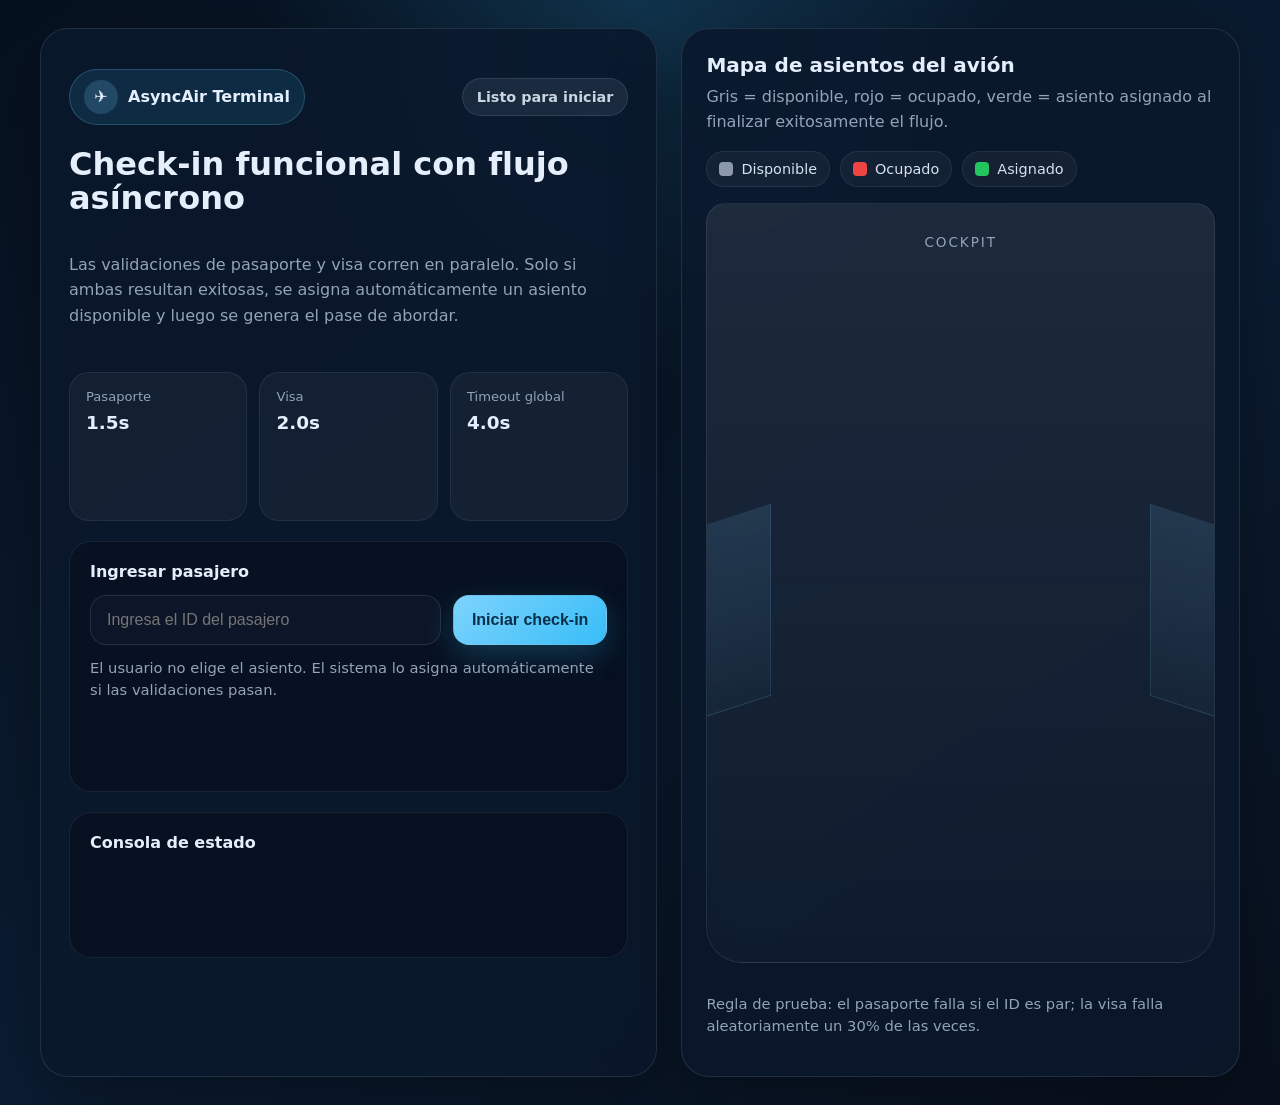
==== asyncair_checkin_app.html @ d225274b "init" ====
<!DOCTYPE html>
<html lang="es">
  <head>
    <meta charset="UTF-8" />
    <meta name="viewport" content="width=device-width, initial-scale=1.0" />
    <title>AsyncAir Check-in</title>
    <link rel="stylesheet" href="asyncair_checkin_app.css" />
  </head>
  <body>
    <main class="app">
      <section class="panel left-panel">
        <div class="hero">
          <div class="hero-top">
            <div class="brand">
              <span class="brand-icon">✈</span>
              <span>AsyncAir Terminal</span>
            </div>
            <div id="status-pill" class="status-pill idle">Listo para iniciar</div>
          </div>

          <h1>Check-in funcional con flujo asíncrono</h1>
          <p>
            Las validaciones de pasaporte y visa corren en paralelo. Solo si ambas resultan exitosas,
            se asigna automáticamente un asiento disponible y luego se genera el pase de abordar.
          </p>
        </div>

        <div class="mini-stats">
          <div class="mini-card">
            <span class="label">Pasaporte</span>
            <span class="value">1.5s</span>
          </div>
          <div class="mini-card">
            <span class="label">Visa</span>
            <span class="value">2.0s</span>
          </div>
          <div class="mini-card">
            <span class="label">Timeout global</span>
            <span class="value">4.0s</span>
          </div>
        </div>

        <div class="controls-card">
          <h2 class="section-title">Ingresar pasajero</h2>
          <form id="checkin-form" class="controls">
            <input
              id="passenger-id"
              name="passengerId"
              type="number"
              min="1"
              step="1"
              placeholder="Ingresa el ID del pasajero"
              required
            />
            <button id="submit-btn" type="submit">Iniciar check-in</button>
          </form>
          <p class="helper-text">
            El usuario no elige el asiento. El sistema lo asigna automáticamente si las validaciones pasan.
          </p>
        </div>

        <div class="status-box">
          <h2 class="section-title">Consola de estado</h2>
          <ul id="status-list" class="status-list"></ul>
        </div>

        <div id="result-root"></div>
      </section>

      <aside class="panel aircraft-panel">
        <div class="aircraft-header">
          <h2>Mapa de asientos del avión</h2>
          <p>
            Gris = disponible, rojo = ocupado, verde = asiento asignado al finalizar exitosamente el flujo.
          </p>
        </div>

        <div class="legend">
          <span class="legend-item"><span class="legend-swatch available"></span> Disponible</span>
          <span class="legend-item"><span class="legend-swatch occupied"></span> Ocupado</span>
          <span class="legend-item"><span class="legend-swatch assigned"></span> Asignado</span>
        </div>

        <div class="aircraft-shell">
          <div class="cockpit">Cockpit</div>
          <div id="seat-map" class="cabin"></div>
        </div>

        <p class="footer-note">
          Regla de prueba: el pasaporte falla si el ID es par; la visa falla aleatoriamente un 30% de las veces.
        </p>
      </aside>
    </main>
    <script type="module" src="./estilo_module.js"></script>
  </body>
</html>
---- asyncair_checkin_app.css ----
:root {
  --bg-1: #06111f;
  --bg-2: #0b1d33;
  --panel: rgba(11, 24, 44, 0.88);
  --panel-strong: rgba(8, 18, 34, 0.96);
  --panel-soft: rgba(255, 255, 255, 0.04);
  --border: rgba(148, 163, 184, 0.18);
  --text: #e5eefb;
  --muted: #94a3b8;
  --accent: #7dd3fc;
  --accent-strong: #38bdf8;
  --success: #22c55e;
  --error: #ef4444;
  --warning: #f59e0b;
  --seat-available: #8c98ab;
  --seat-occupied: #ef4444;
  --seat-assigned: #22c55e;
  --shadow: 0 24px 70px rgba(0, 0, 0, 0.35);
}

* {
  box-sizing: border-box;
}

body {
  margin: 0;
  min-height: 100vh;
  font-family: Inter, system-ui, -apple-system, BlinkMacSystemFont, "Segoe UI", sans-serif;
  color: var(--text);
  background:
    radial-gradient(circle at top, rgba(56, 189, 248, 0.18), transparent 30%),
    linear-gradient(145deg, var(--bg-1) 0%, var(--bg-2) 55%, #08101d 100%);
  padding: 28px;
}

.app {
  width: min(1200px, 100%);
  margin: 0 auto;
  display: grid;
  grid-template-columns: 1.05fr 0.95fr;
  gap: 24px;
}

.panel {
  background: var(--panel);
  backdrop-filter: blur(14px);
  border: 1px solid var(--border);
  border-radius: 28px;
  box-shadow: var(--shadow);
}

.left-panel {
  padding: 28px;
  display: grid;
  gap: 20px;
}

.hero {
  display: grid;
  gap: 12px;
}

.hero-top {
  display: flex;
  align-items: center;
  justify-content: space-between;
  gap: 16px;
}

.brand {
  display: inline-flex;
  align-items: center;
  gap: 10px;
  padding: 10px 14px;
  border-radius: 999px;
  background: rgba(56, 189, 248, 0.12);
  border: 1px solid rgba(125, 211, 252, 0.22);
  font-weight: 700;
  width: fit-content;
}

.brand-icon {
  width: 34px;
  height: 34px;
  display: grid;
  place-items: center;
  border-radius: 50%;
  background: rgba(125, 211, 252, 0.18);
  font-size: 1rem;
}

.status-pill {
  padding: 10px 14px;
  border-radius: 999px;
  font-size: 0.9rem;
  font-weight: 700;
  border: 1px solid transparent;
}

.status-pill.idle {
  background: rgba(148, 163, 184, 0.12);
  color: #cbd5e1;
  border-color: rgba(148, 163, 184, 0.18);
}

.status-pill.running {
  background: rgba(56, 189, 248, 0.14);
  color: #bae6fd;
  border-color: rgba(125, 211, 252, 0.22);
}

.status-pill.success {
  background: rgba(34, 197, 94, 0.14);
  color: #bbf7d0;
  border-color: rgba(34, 197, 94, 0.24);
}

.status-pill.error {
  background: rgba(239, 68, 68, 0.14);
  color: #fecaca;
  border-color: rgba(239, 68, 68, 0.24);
}

.hero h1 {
  margin: 0;
  font-size: clamp(2rem, 2.4vw, 2.8rem);
  line-height: 1.06;
}

.hero p {
  margin: 0;
  color: var(--muted);
  line-height: 1.6;
  max-width: 62ch;
}

.mini-stats {
  display: grid;
  grid-template-columns: repeat(3, minmax(0, 1fr));
  gap: 12px;
}

.mini-card {
  background: var(--panel-soft);
  border: 1px solid rgba(148, 163, 184, 0.12);
  border-radius: 20px;
  padding: 16px;
}

.mini-card .label {
  display: block;
  font-size: 0.82rem;
  color: var(--muted);
  margin-bottom: 8px;
}

.mini-card .value {
  font-size: 1.15rem;
  font-weight: 800;
}

.controls-card,
.status-box,
.result-card {
  background: var(--panel-strong);
  border: 1px solid rgba(148, 163, 184, 0.12);
  border-radius: 22px;
  padding: 20px;
}

.section-title {
  margin: 0 0 14px;
  font-size: 1rem;
}

.controls {
  display: grid;
  grid-template-columns: 1fr auto;
  gap: 12px;
}

input,
button {
  border-radius: 16px;
  border: 1px solid rgba(148, 163, 184, 0.18);
  font-size: 1rem;
}

input {
  background: rgba(15, 23, 42, 0.88);
  color: var(--text);
  padding: 15px 16px;
  outline: none;
}

input:focus {
  border-color: rgba(125, 211, 252, 0.45);
  box-shadow: 0 0 0 4px rgba(56, 189, 248, 0.14);
}

button {
  background: linear-gradient(135deg, #7dd3fc 0%, #38bdf8 100%);
  color: #082f49;
  padding: 15px 18px;
  font-weight: 800;
  cursor: pointer;
  transition: transform 0.18s ease, opacity 0.18s ease, box-shadow 0.18s ease;
  box-shadow: 0 10px 30px rgba(56, 189, 248, 0.22);
}

button:hover:not(:disabled) {
  transform: translateY(-1px);
}

button:disabled {
  opacity: 0.58;
  cursor: not-allowed;
  box-shadow: none;
}

.helper-text {
  margin: 12px 0 0;
  color: var(--muted);
  line-height: 1.5;
  font-size: 0.92rem;
}

.status-list {
  list-style: none;
  padding: 0;
  margin: 0;
  display: grid;
  gap: 10px;
  max-height: 260px;
  overflow: auto;
}

.status-item {
  display: grid;
  grid-template-columns: auto 1fr;
  gap: 10px;
  align-items: start;
  padding: 12px 14px;
  border-radius: 14px;
  background: rgba(255, 255, 255, 0.03);
  border: 1px solid rgba(148, 163, 184, 0.08);
  line-height: 1.45;
}

.status-item::before {
  content: "•";
  font-weight: 900;
}

.status-item.info::before {
  color: var(--accent);
}

.status-item.success::before {
  color: var(--success);
}

.status-item.error::before {
  color: var(--error);
}

.status-item.warning::before {
  color: var(--warning);
}

.result-card {
  border-left: 5px solid var(--success);
}

.result-grid {
  display: grid;
  grid-template-columns: repeat(4, minmax(0, 1fr));
  gap: 12px;
}

.result-field {
  background: rgba(255, 255, 255, 0.04);
  border: 1px solid rgba(148, 163, 184, 0.1);
  border-radius: 16px;
  padding: 14px;
}

.result-field .label {
  display: block;
  margin-bottom: 6px;
  color: var(--muted);
  font-size: 0.82rem;
}

.result-field .value {
  font-size: 1.02rem;
  font-weight: 800;
}

.aircraft-panel {
  padding: 24px;
  display: grid;
  gap: 16px;
  align-content: start;
}

.aircraft-header h2 {
  margin: 0 0 8px;
  font-size: 1.25rem;
}

.aircraft-header p {
  margin: 0;
  color: var(--muted);
  line-height: 1.55;
}

.legend {
  display: flex;
  flex-wrap: wrap;
  gap: 10px;
}

.legend-item {
  display: inline-flex;
  align-items: center;
  gap: 8px;
  padding: 9px 12px;
  border-radius: 999px;
  background: rgba(255, 255, 255, 0.04);
  border: 1px solid rgba(148, 163, 184, 0.12);
  color: #d7e2f1;
  font-size: 0.9rem;
}

.legend-swatch {
  width: 14px;
  height: 14px;
  border-radius: 4px;
}

.legend-swatch.available {
  background: var(--seat-available);
}

.legend-swatch.occupied {
  background: var(--seat-occupied);
}

.legend-swatch.assigned {
  background: var(--seat-assigned);
}

.aircraft-shell {
  position: relative;
  background: linear-gradient(180deg, rgba(255, 255, 255, 0.08), rgba(255, 255, 255, 0.02));
  border: 1px solid rgba(148, 163, 184, 0.14);
  border-radius: 20px 20px 36px 36px;
  padding: 30px 18px 22px;
  overflow: hidden;
  isolation: isolate;
  min-height: 760px;
}

.aircraft-shell::before,
.aircraft-shell::after {
  content: "";
  position: absolute;
  top: 42%;
  width: 110px;
  height: 190px;
  background: linear-gradient(180deg, rgba(125, 211, 252, 0.12), rgba(125, 211, 252, 0.03));
  border: 1px solid rgba(125, 211, 252, 0.12);
  z-index: 0;
}

.aircraft-shell::before {
  left: -48px;
  border-radius: 40px 0 0 40px;
  transform: skewY(-18deg);
}

.aircraft-shell::after {
  right: -48px;
  border-radius: 0 40px 40px 0;
  transform: skewY(18deg);
}

.cockpit {
  position: relative;
  z-index: 1;
  text-align: center;
  color: var(--muted);
  font-size: 0.85rem;
  letter-spacing: 0.14em;
  text-transform: uppercase;
  margin-bottom: 20px;
}

.cabin {
  position: relative;
  z-index: 1;
  display: grid;
  gap: 8px;
}

.seat-row {
  display: grid;
  grid-template-columns: 34px 1fr 26px 1fr;
  align-items: center;
  gap: 10px;
}

.row-number,
.aisle {
  color: var(--muted);
  font-size: 0.85rem;
  font-weight: 700;
  text-align: center;
}

.seat-group {
  display: grid;
  grid-template-columns: repeat(3, minmax(0, 1fr));
  gap: 8px;
}

.seat {
  height: 32px;
  border-radius: 10px 10px 7px 7px;
  display: grid;
  place-items: center;
  font-size: 0.76rem;
  font-weight: 800;
  color: rgba(255, 255, 255, 0.92);
  border: 1px solid rgba(255, 255, 255, 0.08);
  box-shadow: inset 0 -4px 0 rgba(0, 0, 0, 0.18);
}

.seat.available {
  background: linear-gradient(180deg, #8f9db1 0%, #7a8798 100%);
}

.seat.occupied {
  background: linear-gradient(180deg, #f87171 0%, #ef4444 100%);
}

.seat.assigned {
  background: linear-gradient(180deg, #4ade80 0%, #22c55e 100%);
  box-shadow: 0 0 0 3px rgba(34, 197, 94, 0.18), inset 0 -4px 0 rgba(0, 0, 0, 0.16);
  transform: scale(1.03);
}

.footer-note {
  color: var(--muted);
  font-size: 0.92rem;
  line-height: 1.5;
}

@media (max-width: 1050px) {
  .app {
    grid-template-columns: 1fr;
  }

  .aircraft-shell {
    min-height: auto;
  }
}

@media (max-width: 720px) {
  body {
    padding: 16px;
  }

  .left-panel,
  .aircraft-panel {
    padding: 18px;
  }

  .controls,
  .mini-stats,
  .result-grid {
    grid-template-columns: 1fr;
  }

  .hero-top {
    flex-direction: column;
    align-items: start;
  }
}
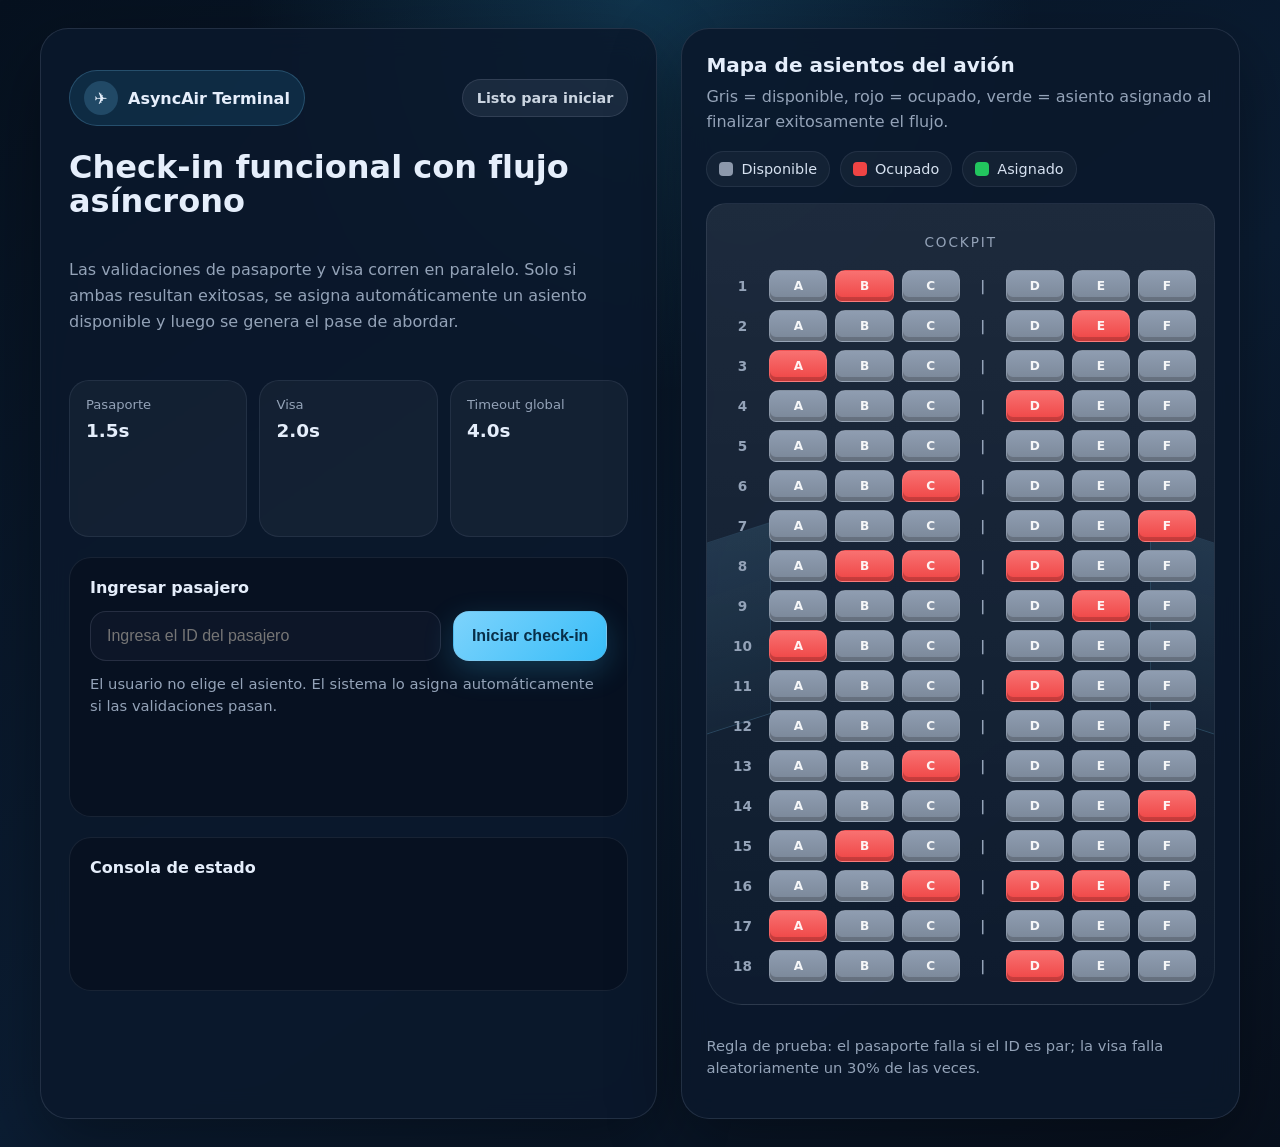
==== commit 6a09d656: "avance gustavo" ====
--- a/asyncair_checkin_app.html
+++ b/asyncair_checkin_app.html
@@ -91,6 +91,6 @@
         </p>
       </aside>
     </main>
-    <script type="module" src="./estilo_module.js"></script>
+    <script type="module" src="./asyncair_checkin_app.js"></script>
   </body>
 </html>
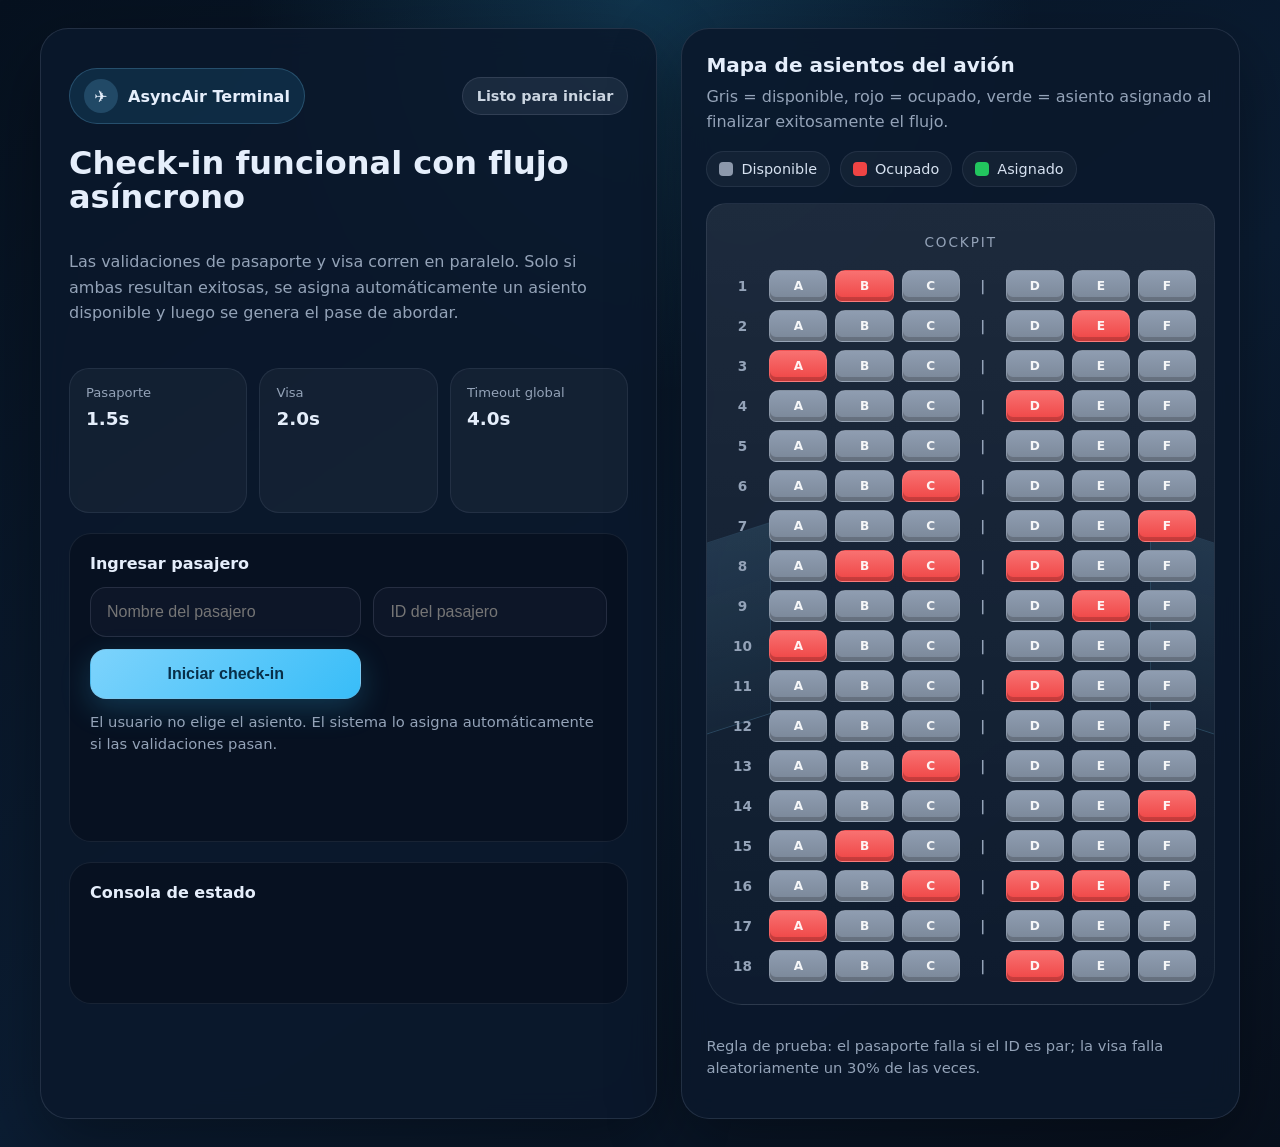
==== commit fe441729: "refactor: store funcional, input de nombre y limpieza de .then muertos" ====
--- a/asyncair_checkin_app.html
+++ b/asyncair_checkin_app.html
@@ -44,12 +44,19 @@
           <h2 class="section-title">Ingresar pasajero</h2>
           <form id="checkin-form" class="controls">
             <input
+              id="passenger-name"
+              name="passengerName"
+              type="text"
+              placeholder="Nombre del pasajero"
+              required
+            />
+            <input
               id="passenger-id"
               name="passengerId"
               type="number"
               min="1"
               step="1"
-              placeholder="Ingresa el ID del pasajero"
+              placeholder="ID del pasajero"
               required
             />
             <button id="submit-btn" type="submit">Iniciar check-in</button>
@@ -91,6 +98,6 @@
         </p>
       </aside>
     </main>
-    <script type="module" src="./asyncair_checkin_app.js"></script>
+    <script src="asyncair_checkin_app.js"></script>
   </body>
 </html>
